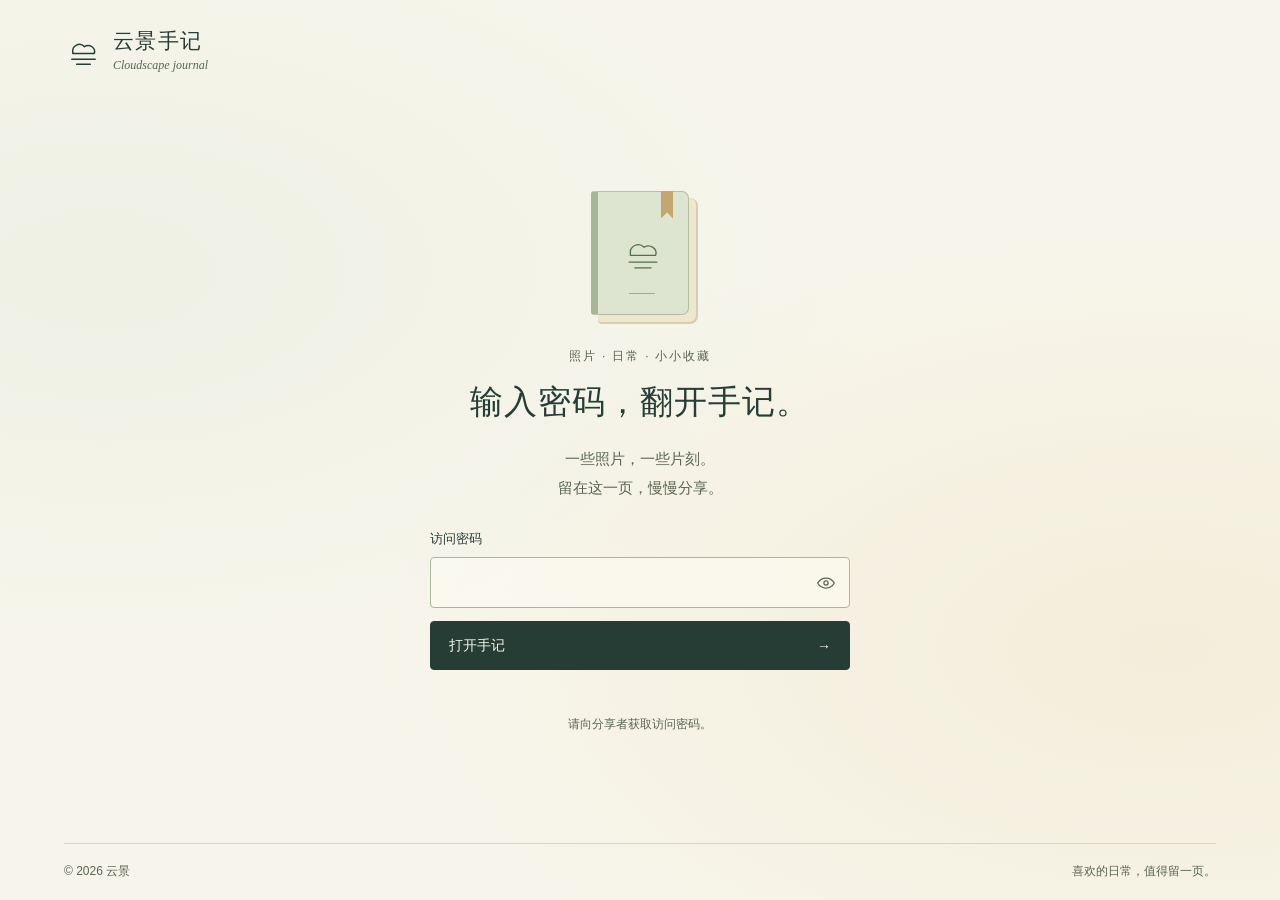
==== index.html @ 51ed1ffb "Protect journal pages and all photographs with password encryption" ====
<!doctype html>
<html lang="zh-CN">
<head>
  <meta charset="utf-8">
  <meta name="viewport" content="width=device-width,initial-scale=1">
  <meta name="robots" content="noindex,nofollow">
  <meta name="referrer" content="no-referrer">
  <meta name="theme-color" content="#f7f5eb">
  <meta http-equiv="Content-Security-Policy" content="default-src 'none';script-src 'self' blob:;style-src 'self' blob:;img-src 'self' blob: data:;connect-src 'self';frame-src 'self' blob:;base-uri 'self';form-action 'none';object-src 'none'">
  <title>云景手记 · 访问密码</title>
  <link rel="icon" href="./assets/favicon.svg" type="image/svg+xml">
  <link rel="stylesheet" href="./assets/access.css?v=20261022-secure">
  <script defer src="./assets/access.js?v=20261022-secure"></script>
</head>
<body data-root="./">
  <main class="gate" id="gate">
    <a class="gate-brand" href="./index.html"><svg viewBox="0 0 40 40" aria-hidden="true"><path d="M9 21c-1-7 7-11 12-6 5-3 12 1 10 7H9Z"/><path d="M8 28h24M13 33h14"/></svg><span>云景手记<small>Cloudscape journal</small></span></a>
    <section class="gate-card" aria-labelledby="gate-title">
      <div class="closed-journal" aria-hidden="true"><span class="journal-ribbon"></span><svg viewBox="0 0 40 40"><path d="M9 21c-1-7 7-11 12-6 5-3 12 1 10 7H9Z"/><path d="M8 28h24M13 33h14"/></svg><span class="journal-line"></span></div>
      <p class="gate-category">照片 · 日常 · 小小收藏</p>
      <h1 id="gate-title">输入密码，翻开手记。</h1>
      <p class="gate-description">一些照片，一些片刻。<br>留在这一页，慢慢分享。</p>
      <form id="unlock-form">
        <label for="access-password">访问密码</label>
        <div class="password-field"><input id="access-password" name="password" type="password" autocomplete="current-password" required spellcheck="false" aria-describedby="access-status"><button type="button" id="show-password" aria-label="显示密码" aria-pressed="false"><svg viewBox="0 0 24 24" aria-hidden="true"><path d="M2 12s3.5-6 10-6 10 6 10 6-3.5 6-10 6S2 12 2 12Z"/><circle cx="12" cy="12" r="2.5"/></svg></button></div>
        <button class="unlock-button" id="unlock-button" type="submit"><span>打开手记</span><span aria-hidden="true">→</span></button>
        <p class="access-status" id="access-status" role="status" aria-live="polite"></p>
      </form>
      <p class="password-note">请向分享者获取访问密码。</p>
    </section>
    <footer class="gate-footer"><span>© 2026 云景</span><span>喜欢的日常，值得留一页。</span></footer>
  </main>
  <iframe id="journal-frame" title="云景手记内容" allow="clipboard-write" hidden></iframe>
  <button class="lock-button" id="lock-button" type="button" hidden aria-label="锁定手记"><svg viewBox="0 0 24 24" aria-hidden="true"><rect x="5" y="10" width="14" height="11" rx="2"/><path d="M8 10V7a4 4 0 0 1 8 0v3M12 15v2"/></svg><span>锁定</span></button>
</body>
</html>
---- assets/access.css ----
:root{--paper:#f7f5eb;--ink:#263d35;--muted:#596550;--line:#d2d5c7;--serif:"Noto Serif CJK SC","Songti SC","SimSun",serif;--sans:"PingFang SC","Microsoft YaHei",sans-serif}
*{box-sizing:border-box}html,body{margin:0;min-height:100%;background:var(--paper);color:var(--ink);font-family:var(--sans)}[hidden]{display:none!important}button,input{font:inherit}button{cursor:pointer}a{color:inherit;text-decoration:none}svg{fill:none;stroke:currentColor;stroke-width:1.5;stroke-linecap:round;stroke-linejoin:round}button:focus-visible,a:focus-visible,input:focus-visible{outline:2px solid #46705a;outline-offset:4px}.gate{min-height:100svh;display:flex;flex-direction:column;align-items:center;padding:28px clamp(22px,5vw,76px) 20px;background:radial-gradient(ellipse at 8% 30%,#e7eddf80,transparent 47%),radial-gradient(ellipse at 91% 72%,#eee2bf60,transparent 48%)}.gate-brand{display:flex;align-items:center;align-self:flex-start;gap:10px}.gate-brand>svg{width:39px;height:39px}.gate-brand>span{font:21px/1.3 var(--serif);letter-spacing:.06em}.gate-brand small{display:block;font:italic 12px/1.7 Georgia,serif;letter-spacing:0;color:var(--muted)}.gate-card{width:min(100%,420px);margin:auto;padding:45px 0 40px;text-align:center}.closed-journal{position:relative;width:98px;height:124px;margin:0 auto 33px;border:1px solid #b4bfa4;border-left:7px solid #a7b598;border-radius:3px 7px 7px 3px;background:#dde5d0;box-shadow:7px 7px 0 #eee6cd,8px 8px 0 1px #d6ceb4;display:grid;place-items:center}.closed-journal>svg{width:46px;height:46px;stroke:#55704d;stroke-width:1.15}.journal-ribbon{position:absolute;right:15px;top:-1px;width:12px;height:28px;background:#c3a76e;clip-path:polygon(0 0,100% 0,100% 100%,50% 78%,0 100%)}.journal-line{position:absolute;bottom:20px;left:31px;width:26px;height:1px;background:#9dad8e}.gate-category{margin:0 0 13px;font-size:12px;color:var(--muted);letter-spacing:.15em}.gate-card h1{font:400 clamp(25px,3.5vw,33px)/1.5 var(--serif);letter-spacing:.03em;margin:0}.gate-description{margin:18px 0 28px;font-size:15px;line-height:1.9;color:var(--muted)}#unlock-form{text-align:left}#unlock-form label{display:block;margin-bottom:9px;font-size:13px}.password-field{display:flex;align-items:center;border:1px solid #abb69e;background:#fffdf680;border-radius:4px;transition:border-color .18s}.password-field:focus-within{border-color:#46705a}.password-field input{width:100%;min-width:0;min-height:49px;padding:10px 14px;background:transparent;border:0;outline:0;color:var(--ink);font-size:16px;letter-spacing:.08em}.password-field>button{display:grid;place-items:center;flex:0 0 auto;width:46px;height:46px;border:0;background:none;color:var(--muted)}.password-field svg{width:20px;height:20px}.unlock-button{display:flex;align-items:center;justify-content:space-between;width:100%;min-height:49px;padding:12px 18px;margin-top:13px;border:1px solid var(--ink);border-radius:4px;background:var(--ink);color:var(--paper);font-size:14px;transition:background .18s,transform .12s}.unlock-button:hover{background:#375647}.unlock-button:active{transform:scale(.985)}.unlock-button:disabled{opacity:.65;cursor:wait}.access-status{margin:10px 0 0;min-height:21px;font-size:13px;line-height:1.6;color:#8c452e}.access-status.is-working{color:var(--muted)}.password-note{font-size:12px;color:var(--muted);margin:15px 0 0}.gate-footer{width:100%;max-width:1420px;display:flex;align-items:center;justify-content:space-between;gap:20px;padding-top:19px;border-top:1px solid var(--line);font-size:12px;color:var(--muted)}#journal-frame{display:block;position:fixed;inset:0;width:100%;height:100dvh;border:0;background:var(--paper)}.lock-button{position:fixed;z-index:80;bottom:17px;right:17px;display:flex;align-items:center;gap:6px;min-height:35px;padding:7px 12px;border:1px solid #acb8a1;border-radius:30px;background:#f7f5ebf2;color:var(--ink);box-shadow:0 3px 15px #263d3510;font-size:12px}.lock-button>svg{width:15px;height:15px}.lock-button:hover{background:#e8eedf}.gate-card{animation:arrive 400ms ease-out}@keyframes arrive{from{opacity:0;transform:translateY(7px)}to{opacity:1;transform:none}}@media(max-width:480px){.gate{padding:22px 24px 17px}.gate-brand>svg{width:32px;height:32px}.gate-brand>span{font-size:18px}.gate-brand small{font-size:11px}.gate-card{padding-block:38px 32px}.closed-journal{margin-bottom:28px;width:82px;height:108px}.closed-journal>svg{width:40px;height:40px}.journal-line{left:24px;bottom:16px}.gate-category{font-size:11px}.gate-card h1{font-size:25px}.gate-description{font-size:14px;margin-bottom:26px}.gate-footer{font-size:10px;gap:14px}.lock-button{right:12px;bottom:12px}}@media(max-height:730px){.closed-journal{width:66px;height:85px;margin-bottom:21px}.closed-journal>svg{width:34px;height:34px}.journal-line{left:17px;bottom:12px}.gate-card{padding-block:22px}.gate-description{margin-block:13px 20px}.password-note{margin-top:9px}}@media(prefers-reduced-motion:reduce){*,*::before,*::after{animation:none!important;transition:none!important}}
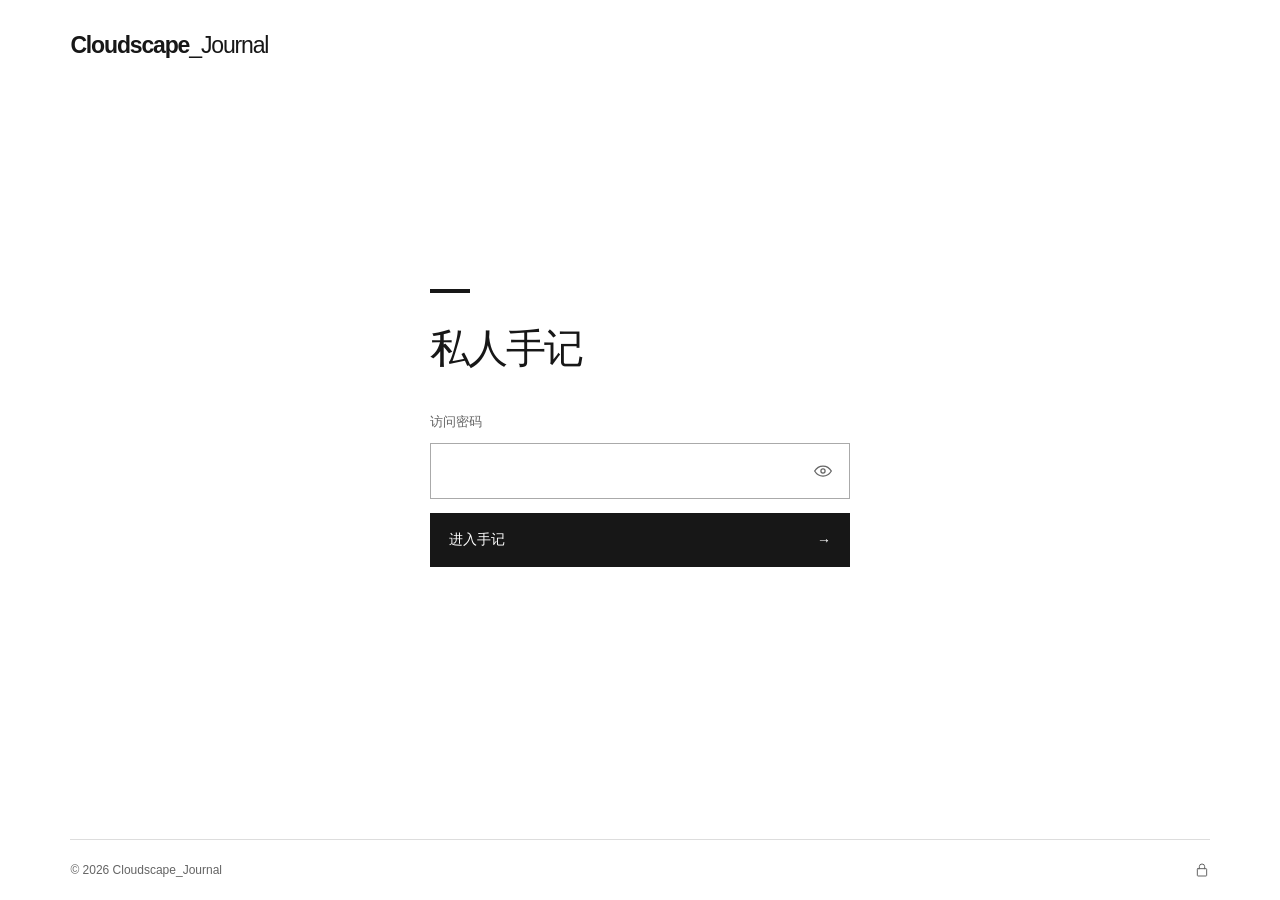
==== commit 49fc8149: "Redesign Cloudscape Journal in monochrome editorial style" ====
--- a/index.html
+++ b/index.html
@@ -5,32 +5,32 @@
   <meta name="viewport" content="width=device-width,initial-scale=1">
   <meta name="robots" content="noindex,nofollow">
   <meta name="referrer" content="no-referrer">
-  <meta name="theme-color" content="#f7f5eb">
+  <meta name="theme-color" content="#ffffff">
   <meta http-equiv="Content-Security-Policy" content="default-src 'none';script-src 'self' blob:;style-src 'self' blob:;img-src 'self' blob: data:;connect-src 'self';frame-src 'self' blob:;base-uri 'self';form-action 'none';object-src 'none'">
-  <title>云景手记 · 访问密码</title>
+  <title>Cloudscape_Journal · 访问密码</title>
   <link rel="icon" href="./assets/favicon.svg" type="image/svg+xml">
-  <link rel="stylesheet" href="./assets/access.css?v=20261022-secure">
-  <script defer src="./assets/access.js?v=20261022-secure"></script>
+  <link rel="stylesheet" href="./assets/access.css?v=e94239e8f7b7">
+  <script defer src="./assets/access.js?v=e94239e8f7b7"></script>
 </head>
 <body data-root="./">
   <main class="gate" id="gate">
-    <a class="gate-brand" href="./index.html"><svg viewBox="0 0 40 40" aria-hidden="true"><path d="M9 21c-1-7 7-11 12-6 5-3 12 1 10 7H9Z"/><path d="M8 28h24M13 33h14"/></svg><span>云景手记<small>Cloudscape journal</small></span></a>
+    <a class="gate-brand" href="./index.html">Cloudscape<span>_Journal</span></a>
     <section class="gate-card" aria-labelledby="gate-title">
-      <div class="closed-journal" aria-hidden="true"><span class="journal-ribbon"></span><svg viewBox="0 0 40 40"><path d="M9 21c-1-7 7-11 12-6 5-3 12 1 10 7H9Z"/><path d="M8 28h24M13 33h14"/></svg><span class="journal-line"></span></div>
-      <p class="gate-category">照片 · 日常 · 小小收藏</p>
-      <h1 id="gate-title">输入密码，翻开手记。</h1>
-      <p class="gate-description">一些照片，一些片刻。<br>留在这一页，慢慢分享。</p>
+
+
+      <h1 id="gate-title">私人手记</h1>
+
       <form id="unlock-form">
         <label for="access-password">访问密码</label>
         <div class="password-field"><input id="access-password" name="password" type="password" autocomplete="current-password" required spellcheck="false" aria-describedby="access-status"><button type="button" id="show-password" aria-label="显示密码" aria-pressed="false"><svg viewBox="0 0 24 24" aria-hidden="true"><path d="M2 12s3.5-6 10-6 10 6 10 6-3.5 6-10 6S2 12 2 12Z"/><circle cx="12" cy="12" r="2.5"/></svg></button></div>
-        <button class="unlock-button" id="unlock-button" type="submit"><span>打开手记</span><span aria-hidden="true">→</span></button>
+        <button class="unlock-button" id="unlock-button" type="submit" disabled><span>进入手记</span><span aria-hidden="true">→</span></button>
         <p class="access-status" id="access-status" role="status" aria-live="polite"></p>
       </form>
-      <p class="password-note">请向分享者获取访问密码。</p>
+
     </section>
-    <footer class="gate-footer"><span>© 2026 云景</span><span>喜欢的日常，值得留一页。</span></footer>
+    <footer class="gate-footer"><span>© 2026 Cloudscape_Journal</span><svg viewBox="0 0 24 24" aria-label="密码保护"><rect x="5" y="10" width="14" height="11" rx="1"/><path d="M8 10V7a4 4 0 0 1 8 0v3"/></svg></footer>
   </main>
-  <iframe id="journal-frame" title="云景手记内容" allow="clipboard-write" hidden></iframe>
+  <iframe id="journal-frame" title="Cloudscape_Journal 内容" allow="clipboard-write" hidden></iframe>
   <button class="lock-button" id="lock-button" type="button" hidden aria-label="锁定手记"><svg viewBox="0 0 24 24" aria-hidden="true"><rect x="5" y="10" width="14" height="11" rx="2"/><path d="M8 10V7a4 4 0 0 1 8 0v3M12 15v2"/></svg><span>锁定</span></button>
 </body>
 </html>
--- a/assets/access.css
+++ b/assets/access.css
@@ -1,2 +1,2 @@
-:root{--paper:#f7f5eb;--ink:#263d35;--muted:#596550;--line:#d2d5c7;--serif:"Noto Serif CJK SC","Songti SC","SimSun",serif;--sans:"PingFang SC","Microsoft YaHei",sans-serif}
-*{box-sizing:border-box}html,body{margin:0;min-height:100%;background:var(--paper);color:var(--ink);font-family:var(--sans)}[hidden]{display:none!important}button,input{font:inherit}button{cursor:pointer}a{color:inherit;text-decoration:none}svg{fill:none;stroke:currentColor;stroke-width:1.5;stroke-linecap:round;stroke-linejoin:round}button:focus-visible,a:focus-visible,input:focus-visible{outline:2px solid #46705a;outline-offset:4px}.gate{min-height:100svh;display:flex;flex-direction:column;align-items:center;padding:28px clamp(22px,5vw,76px) 20px;background:radial-gradient(ellipse at 8% 30%,#e7eddf80,transparent 47%),radial-gradient(ellipse at 91% 72%,#eee2bf60,transparent 48%)}.gate-brand{display:flex;align-items:center;align-self:flex-start;gap:10px}.gate-brand>svg{width:39px;height:39px}.gate-brand>span{font:21px/1.3 var(--serif);letter-spacing:.06em}.gate-brand small{display:block;font:italic 12px/1.7 Georgia,serif;letter-spacing:0;color:var(--muted)}.gate-card{width:min(100%,420px);margin:auto;padding:45px 0 40px;text-align:center}.closed-journal{position:relative;width:98px;height:124px;margin:0 auto 33px;border:1px solid #b4bfa4;border-left:7px solid #a7b598;border-radius:3px 7px 7px 3px;background:#dde5d0;box-shadow:7px 7px 0 #eee6cd,8px 8px 0 1px #d6ceb4;display:grid;place-items:center}.closed-journal>svg{width:46px;height:46px;stroke:#55704d;stroke-width:1.15}.journal-ribbon{position:absolute;right:15px;top:-1px;width:12px;height:28px;background:#c3a76e;clip-path:polygon(0 0,100% 0,100% 100%,50% 78%,0 100%)}.journal-line{position:absolute;bottom:20px;left:31px;width:26px;height:1px;background:#9dad8e}.gate-category{margin:0 0 13px;font-size:12px;color:var(--muted);letter-spacing:.15em}.gate-card h1{font:400 clamp(25px,3.5vw,33px)/1.5 var(--serif);letter-spacing:.03em;margin:0}.gate-description{margin:18px 0 28px;font-size:15px;line-height:1.9;color:var(--muted)}#unlock-form{text-align:left}#unlock-form label{display:block;margin-bottom:9px;font-size:13px}.password-field{display:flex;align-items:center;border:1px solid #abb69e;background:#fffdf680;border-radius:4px;transition:border-color .18s}.password-field:focus-within{border-color:#46705a}.password-field input{width:100%;min-width:0;min-height:49px;padding:10px 14px;background:transparent;border:0;outline:0;color:var(--ink);font-size:16px;letter-spacing:.08em}.password-field>button{display:grid;place-items:center;flex:0 0 auto;width:46px;height:46px;border:0;background:none;color:var(--muted)}.password-field svg{width:20px;height:20px}.unlock-button{display:flex;align-items:center;justify-content:space-between;width:100%;min-height:49px;padding:12px 18px;margin-top:13px;border:1px solid var(--ink);border-radius:4px;background:var(--ink);color:var(--paper);font-size:14px;transition:background .18s,transform .12s}.unlock-button:hover{background:#375647}.unlock-button:active{transform:scale(.985)}.unlock-button:disabled{opacity:.65;cursor:wait}.access-status{margin:10px 0 0;min-height:21px;font-size:13px;line-height:1.6;color:#8c452e}.access-status.is-working{color:var(--muted)}.password-note{font-size:12px;color:var(--muted);margin:15px 0 0}.gate-footer{width:100%;max-width:1420px;display:flex;align-items:center;justify-content:space-between;gap:20px;padding-top:19px;border-top:1px solid var(--line);font-size:12px;color:var(--muted)}#journal-frame{display:block;position:fixed;inset:0;width:100%;height:100dvh;border:0;background:var(--paper)}.lock-button{position:fixed;z-index:80;bottom:17px;right:17px;display:flex;align-items:center;gap:6px;min-height:35px;padding:7px 12px;border:1px solid #acb8a1;border-radius:30px;background:#f7f5ebf2;color:var(--ink);box-shadow:0 3px 15px #263d3510;font-size:12px}.lock-button>svg{width:15px;height:15px}.lock-button:hover{background:#e8eedf}.gate-card{animation:arrive 400ms ease-out}@keyframes arrive{from{opacity:0;transform:translateY(7px)}to{opacity:1;transform:none}}@media(max-width:480px){.gate{padding:22px 24px 17px}.gate-brand>svg{width:32px;height:32px}.gate-brand>span{font-size:18px}.gate-brand small{font-size:11px}.gate-card{padding-block:38px 32px}.closed-journal{margin-bottom:28px;width:82px;height:108px}.closed-journal>svg{width:40px;height:40px}.journal-line{left:24px;bottom:16px}.gate-category{font-size:11px}.gate-card h1{font-size:25px}.gate-description{font-size:14px;margin-bottom:26px}.gate-footer{font-size:10px;gap:14px}.lock-button{right:12px;bottom:12px}}@media(max-height:730px){.closed-journal{width:66px;height:85px;margin-bottom:21px}.closed-journal>svg{width:34px;height:34px}.journal-line{left:17px;bottom:12px}.gate-card{padding-block:22px}.gate-description{margin-block:13px 20px}.password-note{margin-top:9px}}@media(prefers-reduced-motion:reduce){*,*::before,*::after{animation:none!important;transition:none!important}}
+:root{--paper:#fff;--ink:#171717;--muted:#646464;--line:#ddd;--sans:Arial,"Helvetica Neue","Segoe UI","PingFang SC","Microsoft YaHei",sans-serif}
+*{box-sizing:border-box}html,body{margin:0;min-height:100%;background:var(--paper);color:var(--ink);font-family:var(--sans);-webkit-font-smoothing:antialiased}[hidden]{display:none!important}button,input{font:inherit}button{cursor:pointer}a{color:inherit;text-decoration:none}svg{fill:none;stroke:currentColor;stroke-width:1.5;stroke-linecap:square;stroke-linejoin:miter}button:focus-visible,a:focus-visible,input:focus-visible{outline:2px solid #171717;outline-offset:4px}.gate{min-height:100svh;display:flex;flex-direction:column;align-items:center;padding:32px clamp(24px,5.5vw,96px) 22px}.gate-brand{align-self:flex-start;display:block;font-size:23px;font-weight:600;line-height:1.2;letter-spacing:-1.15px}.gate-brand>span{font-weight:400}.gate-card{width:min(100%,420px);margin:auto;padding:34px 0 40px;text-align:left}.gate-card:before{display:block;content:"";width:40px;height:4px;background:#171717;margin-bottom:28px}.gate-card h1{font-size:40px;line-height:1.35;font-weight:500;letter-spacing:-.05em;margin:0 0 38px}#unlock-form label{display:block;margin-bottom:12px;font-size:13px;color:#646464}.password-field{display:flex;align-items:center;border:1px solid #aaa;background:#fff;transition:border-color .18s,box-shadow .18s}.password-field:focus-within{border-color:#171717;box-shadow:0 0 0 1px #171717}.password-field input{width:100%;min-width:0;min-height:54px;padding:12px 16px;background:transparent;border:0;outline:0;color:#171717;font-size:16px;letter-spacing:.1em}.password-field>button{display:grid;place-items:center;flex:0 0 auto;width:52px;height:52px;border:0;background:none;color:#646464}.password-field svg{width:20px;height:20px}.unlock-button{display:flex;align-items:center;justify-content:space-between;width:100%;min-height:54px;padding:14px 18px;margin-top:14px;border:1px solid #171717;background:#171717;color:#fff;font-size:14px;transition:background .18s,transform .12s}.unlock-button:hover{background:#383838}.unlock-button:active{transform:translateY(1px)}.unlock-button:disabled{opacity:.65;cursor:wait}.access-status{margin:12px 0 0;min-height:24px;font-size:13px;line-height:1.6;color:#171717}.access-status:not(:empty):not(.is-working){border-left:2px solid #171717;padding-left:10px}.access-status.is-working{color:#646464}.gate-footer{width:100%;display:flex;align-items:center;justify-content:space-between;gap:20px;padding-top:22px;border-top:1px solid #ddd;font-size:12px;color:#646464}.gate-footer svg{width:16px;height:16px}#journal-frame{display:block;position:fixed;inset:0;width:100%;height:100dvh;border:0;background:#fff}.lock-button{position:fixed;z-index:80;bottom:16px;right:16px;display:flex;align-items:center;gap:8px;min-height:38px;padding:9px 13px;border:1px solid #ccc;background:#fffffff2;color:#171717;backdrop-filter:blur(8px);font-size:12px}.lock-button>svg{width:15px;height:15px}.lock-button:hover{border-color:#171717;background:#fff}.gate-card{animation:arrive .4s ease-out}@keyframes arrive{from{opacity:0;transform:translateY(8px)}to{opacity:1;transform:none}}@media(max-width:480px){.gate{padding:25px 24px 18px}.gate-brand{font-size:22px}.gate-card h1{font-size:35px;margin-bottom:32px}.gate-footer{font-size:11px}.lock-button{right:12px;bottom:12px;min-height:36px;padding:8px 11px}}@media(max-height:600px){.gate-card{padding-block:38px 22px}.gate-card h1{margin-bottom:25px}.gate-card:before{margin-bottom:20px}}@media(prefers-reduced-motion:reduce){*,*::before,*::after{animation:none!important;transition:none!important}}
